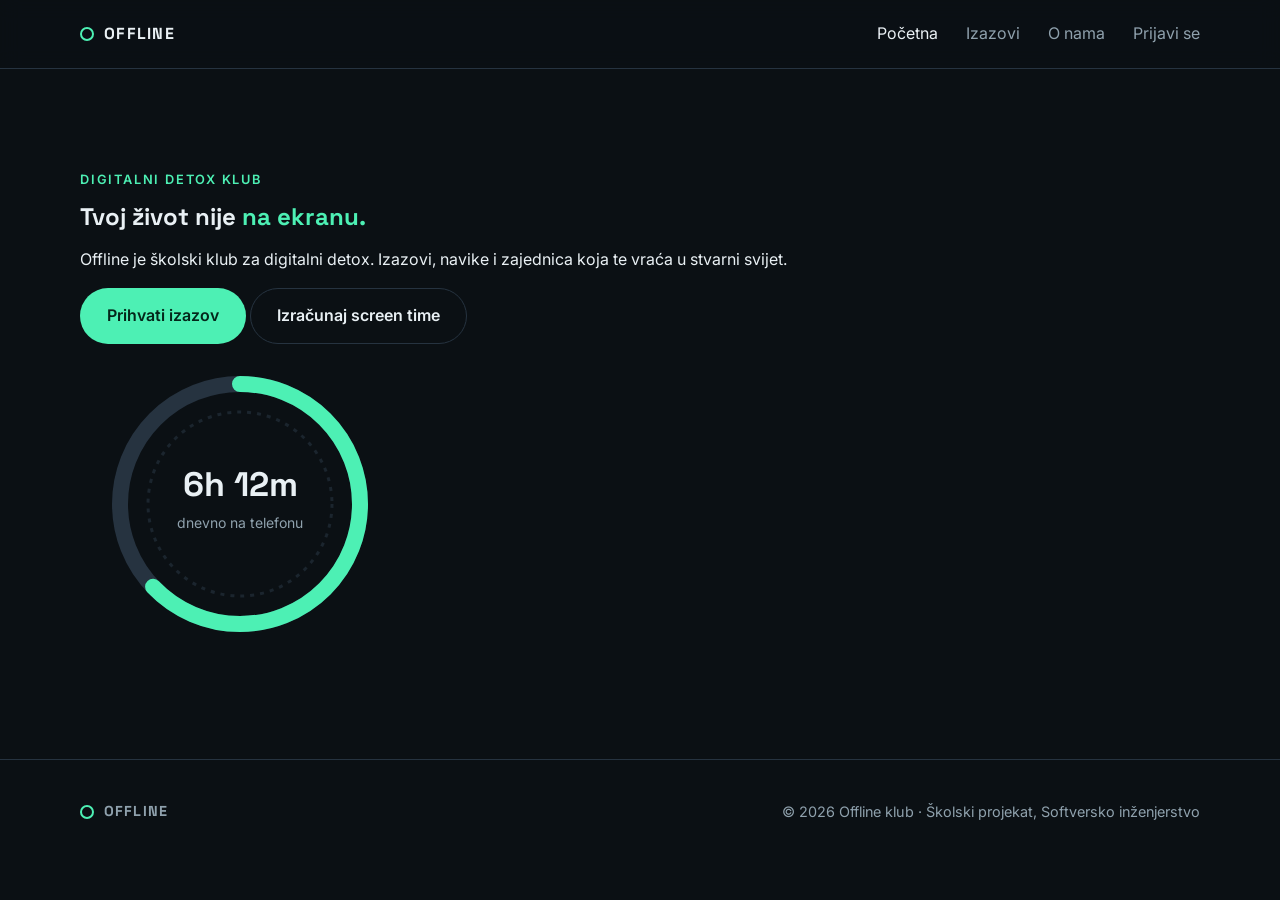
==== index.html @ 7fa526b7 "Dodao HTML strukturu početne stranice: navigacija, hero i footer" ====
<!DOCTYPE html>
<html lang="bs">
<head>
  <meta charset="UTF-8">
  <meta name="viewport" content="width=device-width, initial-scale=1">
  <title>Offline · Početna</title>
  <meta name="description" content="Offline je školski klub za digitalni detox.">
  <link rel="preconnect" href="https://fonts.googleapis.com">
  <link rel="preconnect" href="https://fonts.gstatic.com" crossorigin>
  <link href="https://fonts.googleapis.com/css2?family=Inter:wght@400;600&family=Space+Grotesk:wght@500;700&display=swap" rel="stylesheet">
  <link rel="stylesheet" href="css/base.css">
  <link rel="stylesheet" href="css/home.css">
</head>
<body>
  <header class="nav">
    <div class="container nav-inner">
      <a href="index.html" class="logo"><span class="logo-dot"></span>OFFLINE</a>
      <button class="nav-toggle" aria-label="Otvori meni" aria-expanded="false">Meni</button>
      <ul class="nav-links">
        <li><a href="index.html" class="active">Početna</a></li>
        <li><a href="izazovi.html">Izazovi</a></li>
        <li><a href="o-nama.html">O nama</a></li>
        <li><a href="kontakt.html">Prijavi se</a></li>
      </ul>
    </div>
  </header>

  <main>
    <section class="hero section">
      <div class="container hero-inner">
        <div class="hero-content">
          <p class="eyebrow">Digitalni detox klub</p>
          <h1>Tvoj život nije <span class="accent">na ekranu.</span></h1>
          <p class="hero-desc">Offline je školski klub za digitalni detox. Izazovi, navike i zajednica koja te vraća u stvarni svijet.</p>
          <div class="hero-actions">
            <a href="izazovi.html" class="btn btn-primary">Prihvati izazov</a>
            <a href="#kalkulator" class="btn btn-ghost">Izračunaj screen time</a>
          </div>
        </div>
        <div class="hero-visual">
          <svg class="hero-ring" viewBox="0 0 320 320" width="320" height="320" aria-label="Statistika: 6h 12m dnevno na telefonu" role="img">
            <circle cx="160" cy="160" r="120" fill="none" stroke="var(--line)" stroke-width="16" />
            <circle cx="160" cy="160" r="120" fill="none" stroke="var(--accent)" stroke-width="16" stroke-linecap="round" stroke-dasharray="754" stroke-dashoffset="280" transform="rotate(-90 160 160)" />
            <circle cx="160" cy="160" r="92" fill="none" stroke="var(--surface-2)" stroke-width="3" stroke-dasharray="4 6" />
            <text x="160" y="152" text-anchor="middle" fill="var(--text)" font-family="var(--font-head)" font-size="34" font-weight="700">6h 12m</text>
            <text x="160" y="184" text-anchor="middle" fill="var(--muted)" font-family="var(--font-body)" font-size="14">dnevno na telefonu</text>
          </svg>
        </div>
      </div>
    </section>
  </main>

  <footer class="footer">
    <div class="container footer-inner">
      <a href="index.html" class="logo"><span class="logo-dot"></span>OFFLINE</a>
      <p>© 2026 Offline klub · Školski projekat, Softversko inženjerstvo</p>
    </div>
  </footer>

  <script src="js/nav.js"></script>
</body>
</html>
---- css/base.css ----
:root {
  --bg: #0B1014;
  --surface: #141C23;
  --surface-2: #1B252E;
  --line: #263340;
  --text: #E9F0F4;
  --muted: #8FA1AD;
  --accent: #4DF0B4;
  --accent-ink: #04261A;
  --warm: #FFB366;
  --danger: #FF6B6B;
  --radius: 16px;
  --maxw: 1120px;
  --font-head: 'Space Grotesk', system-ui, sans-serif;
  --font-body: 'Inter', system-ui, sans-serif;
}

*, *::before, *::after { box-sizing: border-box; }
html { scroll-behavior: smooth; }
body {
  margin: 0;
  background: var(--bg);
  color: var(--text);
  font-family: var(--font-body);
  line-height: 1.6;
}
img { max-width: 100%; display: block; }
a { color: inherit; text-decoration: none; }
h1, h2, h3 { font-family: var(--font-head); line-height: 1.15; margin: 0 0 .5em; }
.container { width: min(var(--maxw), 92%); margin-inline: auto; }
.section { padding: 88px 0; }
.accent { color: var(--accent); }
.eyebrow {
  color: var(--accent);
  font-size: .8rem;
  letter-spacing: .14em;
  text-transform: uppercase;
  font-weight: 600;
}

/* dugmad */
.btn {
  display: inline-block;
  padding: 14px 26px;
  border-radius: 999px;
  font: inherit;
  font-weight: 600;
  border: 1.5px solid transparent;
  cursor: pointer;
  transition: transform .15s, background .15s, border-color .15s;
}
.btn:hover { transform: translateY(-2px); }
.btn-primary { background: var(--accent); color: var(--accent-ink); }
.btn-ghost { border-color: var(--line); color: var(--text); }
.btn-ghost:hover { border-color: var(--accent); }

/* navigacija */
.nav {
  position: sticky;
  top: 0;
  z-index: 50;
  background: rgba(11, 16, 20, .85);
  backdrop-filter: blur(10px);
  border-bottom: 1px solid var(--line);
}
.nav-inner { display: flex; align-items: center; justify-content: space-between; height: 68px; }
.logo { font-family: var(--font-head); font-weight: 700; letter-spacing: .08em; display: flex; align-items: center; gap: 10px; }
.logo-dot { width: 14px; height: 14px; border-radius: 50%; border: 2.5px solid var(--accent); }
.nav-links { display: flex; gap: 28px; list-style: none; margin: 0; padding: 0; }
.nav-links a { color: var(--muted); transition: color .15s; }
.nav-links a:hover, .nav-links a.active { color: var(--text); }
.nav-toggle {
  display: none;
  background: none;
  border: 1px solid var(--line);
  color: var(--text);
  border-radius: 10px;
  padding: 8px 14px;
  font: inherit;
  cursor: pointer;
}

/* footer */
.footer { border-top: 1px solid var(--line); padding: 40px 0; color: var(--muted); font-size: .9rem; }
.footer-inner { display: flex; justify-content: space-between; align-items: center; gap: 20px; flex-wrap: wrap; }
.footer-inner p { margin: 0; }

@media (max-width: 760px) {
  .section { padding: 60px 0; }
  .nav-toggle { display: block; }
  .nav-links {
    position: absolute;
    top: 68px;
    left: 0;
    right: 0;
    flex-direction: column;
    gap: 0;
    background: var(--surface);
    border-bottom: 1px solid var(--line);
    display: none;
  }
  .nav-links.open { display: flex; }
  .nav-links a { display: block; padding: 16px 4%; }
}
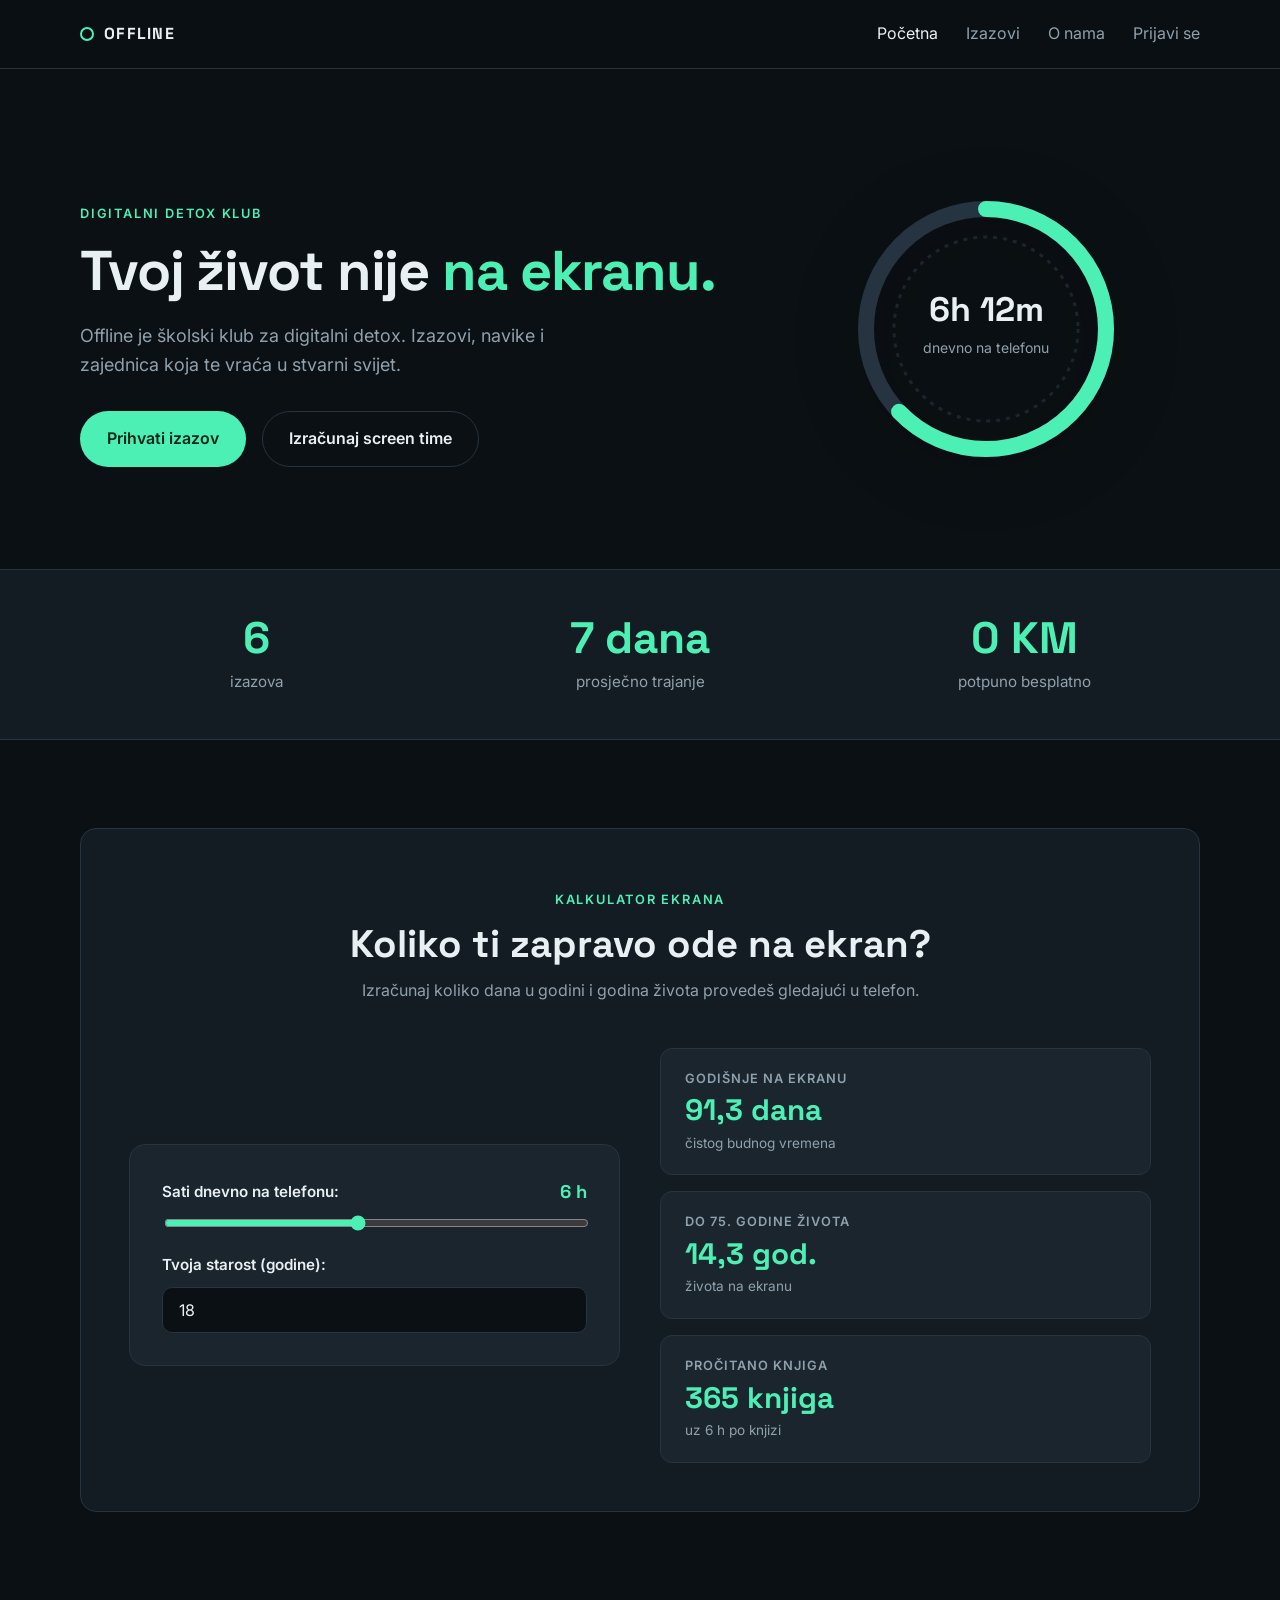
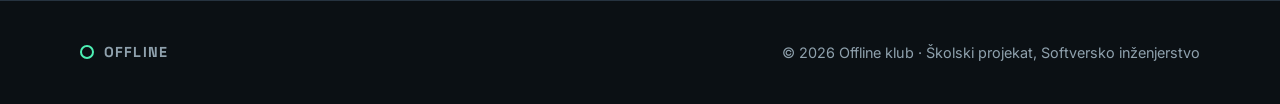
==== commit bc4ce1d4: "Dodao sekciju kalkulatora i traku statistika" ====
--- a/index.html
+++ b/index.html
@@ -48,6 +48,67 @@
         </div>
       </div>
     </section>
+
+    <section class="stats">
+      <div class="container stats-inner">
+        <div class="stat-item">
+          <span class="stat-number">6</span>
+          <span class="stat-label">izazova</span>
+        </div>
+        <div class="stat-item">
+          <span class="stat-number">7 dana</span>
+          <span class="stat-label">prosječno trajanje</span>
+        </div>
+        <div class="stat-item">
+          <span class="stat-number">0 KM</span>
+          <span class="stat-label">potpuno besplatno</span>
+        </div>
+      </div>
+    </section>
+
+    <section id="kalkulator" class="section calculator-section">
+      <div class="container">
+        <div class="calc-card">
+          <div class="calc-header">
+            <p class="eyebrow">Kalkulator ekrana</p>
+            <h2>Koliko ti zapravo ode na ekran?</h2>
+            <p class="calc-desc">Izračunaj koliko dana u godini i godina života provedeš gledajući u telefon.</p>
+          </div>
+          <div class="calc-grid">
+            <div class="calc-inputs">
+              <div class="form-group">
+                <div class="label-row">
+                  <label for="sati">Sati dnevno na telefonu:</label>
+                  <output id="sati-vrijednost" for="sati">6 h</output>
+                </div>
+                <input type="range" id="sati" min="1" max="12" step="0.5" value="6">
+              </div>
+              <div class="form-group">
+                <label for="godine">Tvoja starost (godine):</label>
+                <input type="number" id="godine" min="10" max="70" value="18">
+              </div>
+            </div>
+            <div class="calc-results">
+              <div class="result-tile">
+                <span class="result-label">Godišnje na ekranu</span>
+                <strong id="rez-dani">91,3 dana</strong>
+                <span class="result-sub">čistog budnog vremena</span>
+              </div>
+              <div class="result-tile">
+                <span class="result-label">Do 75. godine života</span>
+                <strong id="rez-godine">14,3 god.</strong>
+                <span class="result-sub">života na ekranu</span>
+              </div>
+              <div class="result-tile">
+                <span class="result-label">Pročitano knjiga</span>
+                <strong id="rez-knjige">365 knjiga</strong>
+                <span class="result-sub">uz 6 h po knjizi</span>
+              </div>
+            </div>
+          </div>
+        </div>
+      </div>
+    </section>
   </main>
 
   <footer class="footer">
--- a/css/home.css
+++ b/css/home.css
@@ -0,0 +1,273 @@
+/* Hero sekcija */
+.hero {
+  position: relative;
+  padding: 100px 0 80px;
+}
+
+.hero-inner {
+  display: grid;
+  grid-template-columns: 1.2fr 0.8fr;
+  align-items: center;
+  gap: 48px;
+}
+
+.hero-content {
+  display: flex;
+  flex-direction: column;
+  align-items: flex-start;
+}
+
+.hero-content .eyebrow {
+  margin-bottom: 16px;
+}
+
+.hero-content h1 {
+  font-size: clamp(2.2rem, 5vw, 3.5rem);
+  font-weight: 700;
+  letter-spacing: -0.02em;
+  margin: 0 0 20px;
+  line-height: 1.1;
+}
+
+.hero-desc {
+  color: var(--muted);
+  font-size: 1.125rem;
+  line-height: 1.6;
+  margin: 0 0 32px;
+  max-width: 520px;
+}
+
+.hero-actions {
+  display: flex;
+  gap: 16px;
+  flex-wrap: wrap;
+}
+
+.hero-visual {
+  display: flex;
+  justify-content: center;
+  align-items: center;
+}
+
+.hero-ring {
+  max-width: 100%;
+  height: auto;
+  filter: drop-shadow(0 10px 30px rgba(0, 0, 0, 0.3));
+}
+
+/* Statistike */
+.stats {
+  background: var(--surface);
+  border-top: 1px solid var(--line);
+  border-bottom: 1px solid var(--line);
+  padding: 44px 0;
+}
+
+.stats-inner {
+  display: grid;
+  grid-template-columns: repeat(3, 1fr);
+  gap: 32px;
+  text-align: center;
+}
+
+.stat-item {
+  display: flex;
+  flex-direction: column;
+  gap: 8px;
+}
+
+.stat-number {
+  font-family: var(--font-head);
+  font-size: clamp(2rem, 3.5vw, 2.75rem);
+  font-weight: 700;
+  color: var(--accent);
+  line-height: 1.1;
+}
+
+.stat-label {
+  color: var(--muted);
+  font-size: 0.95rem;
+}
+
+/* Kalkulator sekcija */
+.calculator-section {
+  padding: 88px 0;
+}
+
+.calc-card {
+  background: var(--surface);
+  border: 1px solid var(--line);
+  border-radius: var(--radius);
+  padding: 48px;
+}
+
+.calc-header {
+  text-align: center;
+  max-width: 600px;
+  margin: 0 auto 44px;
+}
+
+.calc-header .eyebrow {
+  margin-bottom: 12px;
+}
+
+.calc-header h2 {
+  font-size: clamp(1.8rem, 3vw, 2.4rem);
+  margin-bottom: 12px;
+}
+
+.calc-desc {
+  color: var(--muted);
+  font-size: 1rem;
+  margin: 0;
+}
+
+.calc-grid {
+  display: grid;
+  grid-template-columns: 1fr 1fr;
+  gap: 40px;
+  align-items: center;
+}
+
+.calc-inputs {
+  display: flex;
+  flex-direction: column;
+  gap: 24px;
+  background: var(--surface-2);
+  border: 1px solid var(--line);
+  border-radius: var(--radius);
+  padding: 32px;
+}
+
+.form-group {
+  display: flex;
+  flex-direction: column;
+  gap: 10px;
+}
+
+.label-row {
+  display: flex;
+  justify-content: space-between;
+  align-items: center;
+}
+
+.label-row label,
+.form-group label {
+  font-weight: 600;
+  font-size: 0.95rem;
+  color: var(--text);
+}
+
+.label-row output {
+  font-family: var(--font-head);
+  font-weight: 700;
+  color: var(--accent);
+  font-size: 1.15rem;
+}
+
+input[type="range"] {
+  width: 100%;
+  accent-color: var(--accent);
+  cursor: pointer;
+  height: 8px;
+  background: var(--line);
+  border-radius: 999px;
+  outline: none;
+}
+
+input[type="number"] {
+  width: 100%;
+  background: var(--bg);
+  border: 1.5px solid var(--line);
+  border-radius: 10px;
+  color: var(--text);
+  font-family: var(--font-body);
+  font-size: 1rem;
+  padding: 12px 16px;
+  outline: none;
+  transition: border-color .15s;
+}
+
+input[type="number"]:focus {
+  border-color: var(--accent);
+}
+
+.calc-results {
+  display: grid;
+  grid-template-columns: 1fr;
+  gap: 16px;
+}
+
+.result-tile {
+  background: var(--surface-2);
+  border: 1px solid var(--line);
+  border-radius: 12px;
+  padding: 20px 24px;
+  display: flex;
+  flex-direction: column;
+  gap: 4px;
+}
+
+.result-label {
+  font-size: 0.8rem;
+  color: var(--muted);
+  text-transform: uppercase;
+  letter-spacing: 0.08em;
+  font-weight: 600;
+}
+
+.result-tile strong {
+  font-family: var(--font-head);
+  font-size: 1.85rem;
+  color: var(--accent);
+  line-height: 1.2;
+}
+
+.result-sub {
+  font-size: 0.85rem;
+  color: var(--muted);
+}
+
+@media (max-width: 760px) {
+  .hero {
+    padding: 60px 0 40px;
+  }
+
+  .hero-inner {
+    grid-template-columns: 1fr;
+    gap: 40px;
+    text-align: center;
+  }
+
+  .hero-content {
+    align-items: center;
+  }
+
+  .hero-actions {
+    justify-content: center;
+    width: 100%;
+  }
+
+  .hero-actions .btn {
+    width: 100%;
+    text-align: center;
+  }
+
+  .stats-inner {
+    grid-template-columns: 1fr;
+    gap: 28px;
+  }
+
+  .calc-card {
+    padding: 28px 18px;
+  }
+
+  .calc-grid {
+    grid-template-columns: 1fr;
+    gap: 28px;
+  }
+
+  .calc-inputs {
+    padding: 20px 16px;
+  }
+}
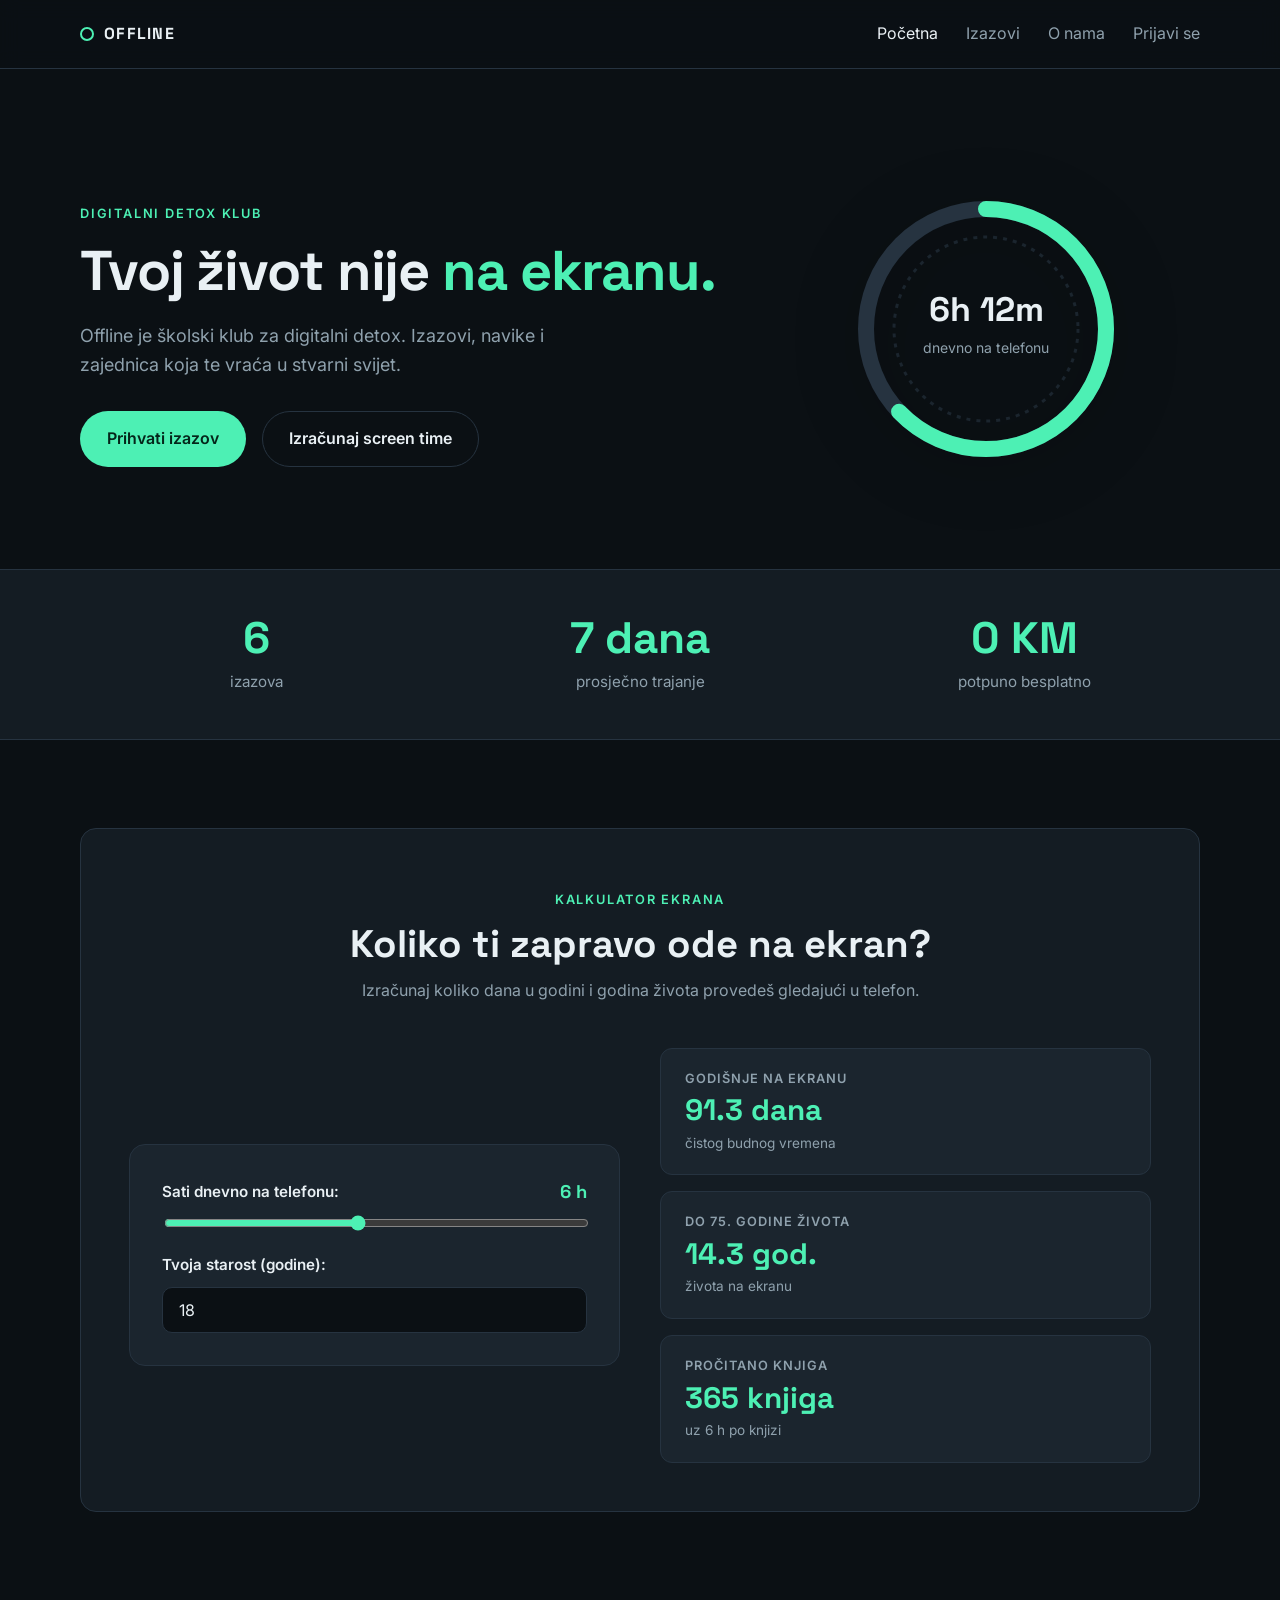
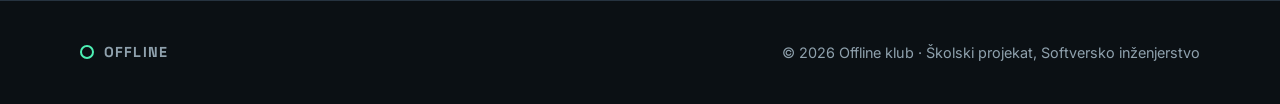
==== commit 7a7c4a85: "Implementirao logiku kalkulatora screen timea" ====
--- a/index.html
+++ b/index.html
@@ -119,5 +119,6 @@
   </footer>
 
   <script src="js/nav.js"></script>
+  <script src="js/kalkulator.js"></script>
 </body>
 </html>
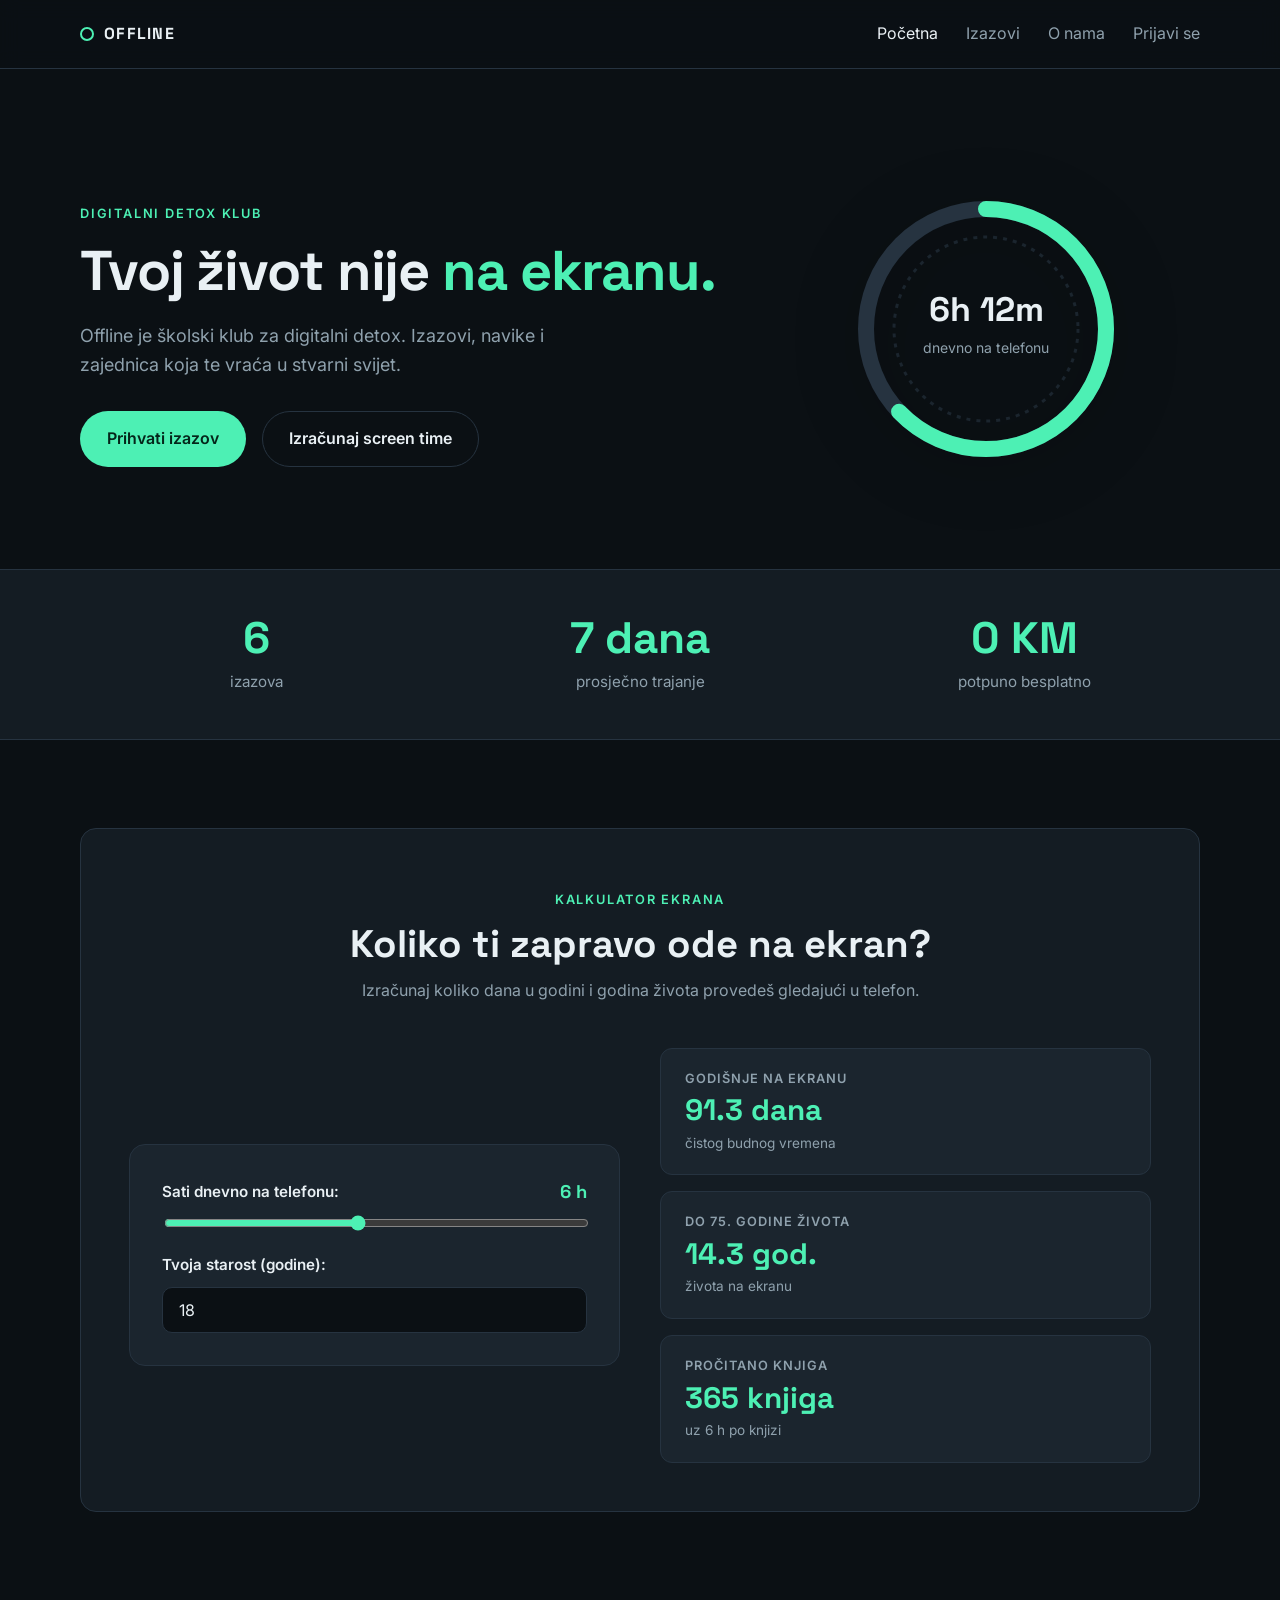
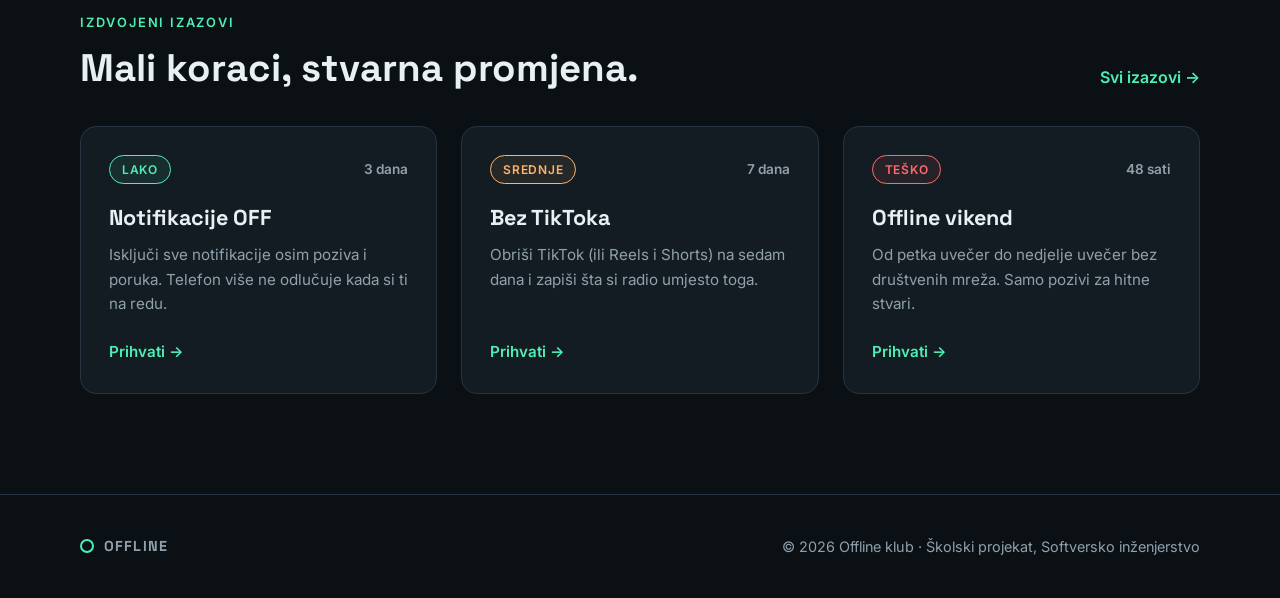
==== commit e83938fc: "Dodao teaser izazova na početnu i responzivne ispravke" ====
--- a/index.html
+++ b/index.html
@@ -109,6 +109,54 @@
         </div>
       </div>
     </section>
+
+    <section class="teaser section">
+      <div class="container">
+        <div class="teaser-header">
+          <div class="teaser-title-wrap">
+            <p class="eyebrow">Izdvojeni izazovi</p>
+            <h2>Mali koraci, stvarna promjena.</h2>
+          </div>
+          <a href="izazovi.html" class="teaser-link-desktop">Svi izazovi →</a>
+        </div>
+
+        <div class="teaser-grid">
+          <article class="card" data-tezina="lako" data-slug="notifikacije-off">
+            <div class="card-top">
+              <span class="badge badge-lako">Lako</span>
+              <span class="card-duration">3 dana</span>
+            </div>
+            <h3 class="card-title">Notifikacije OFF</h3>
+            <p class="card-desc">Isključi sve notifikacije osim poziva i poruka. Telefon više ne odlučuje kada si ti na redu.</p>
+            <a href="kontakt.html?izazov=notifikacije-off" class="card-link">Prihvati →</a>
+          </article>
+
+          <article class="card" data-tezina="srednje" data-slug="bez-tiktoka">
+            <div class="card-top">
+              <span class="badge badge-srednje">Srednje</span>
+              <span class="card-duration">7 dana</span>
+            </div>
+            <h3 class="card-title">Bez TikToka</h3>
+            <p class="card-desc">Obriši TikTok (ili Reels i Shorts) na sedam dana i zapiši šta si radio umjesto toga.</p>
+            <a href="kontakt.html?izazov=bez-tiktoka" class="card-link">Prihvati →</a>
+          </article>
+
+          <article class="card" data-tezina="tesko" data-slug="offline-vikend">
+            <div class="card-top">
+              <span class="badge badge-tesko">Teško</span>
+              <span class="card-duration">48 sati</span>
+            </div>
+            <h3 class="card-title">Offline vikend</h3>
+            <p class="card-desc">Od petka uvečer do nedjelje uvečer bez društvenih mreža. Samo pozivi za hitne stvari.</p>
+            <a href="kontakt.html?izazov=offline-vikend" class="card-link">Prihvati →</a>
+          </article>
+        </div>
+
+        <div class="teaser-link-mobile">
+          <a href="izazovi.html" class="btn btn-ghost">Svi izazovi →</a>
+        </div>
+      </div>
+    </section>
   </main>
 
   <footer class="footer">
--- a/css/home.css
+++ b/css/home.css
@@ -27,6 +27,7 @@
   letter-spacing: -0.02em;
   margin: 0 0 20px;
   line-height: 1.1;
+  word-break: break-word;
 }
 
 .hero-desc {
@@ -47,6 +48,7 @@
   display: flex;
   justify-content: center;
   align-items: center;
+  width: 100%;
 }
 
 .hero-ring {
@@ -114,6 +116,7 @@
 .calc-header h2 {
   font-size: clamp(1.8rem, 3vw, 2.4rem);
   margin-bottom: 12px;
+  word-break: break-word;
 }
 
 .calc-desc {
@@ -149,6 +152,7 @@
   display: flex;
   justify-content: space-between;
   align-items: center;
+  gap: 12px;
 }
 
 .label-row label,
@@ -163,6 +167,7 @@
   font-weight: 700;
   color: var(--accent);
   font-size: 1.15rem;
+  flex-shrink: 0;
 }
 
 input[type="range"] {
@@ -228,6 +233,142 @@
   color: var(--muted);
 }
 
+/* Teaser sekcija izazova */
+.teaser {
+  padding: 0 0 100px;
+}
+
+.teaser-header {
+  display: flex;
+  justify-content: space-between;
+  align-items: flex-end;
+  margin-bottom: 36px;
+  gap: 20px;
+}
+
+.teaser-title-wrap h2 {
+  font-size: clamp(1.8rem, 3vw, 2.4rem);
+  margin: 10px 0 0;
+  word-break: break-word;
+}
+
+.teaser-link-desktop {
+  color: var(--accent);
+  font-weight: 600;
+  font-size: 1rem;
+  display: inline-flex;
+  align-items: center;
+  gap: 6px;
+  transition: gap .15s ease;
+  white-space: nowrap;
+}
+
+.teaser-link-desktop:hover {
+  gap: 10px;
+}
+
+.teaser-grid {
+  display: grid;
+  grid-template-columns: repeat(3, 1fr);
+  gap: 24px;
+}
+
+.teaser-link-mobile {
+  display: none;
+  margin-top: 32px;
+}
+
+/* Kartice (zajednički stil) */
+.card {
+  background: var(--surface);
+  border: 1px solid var(--line);
+  border-radius: var(--radius);
+  padding: 28px;
+  display: flex;
+  flex-direction: column;
+  transition: transform .2s ease, border-color .2s ease, box-shadow .2s ease;
+}
+
+.card:hover {
+  transform: translateY(-4px);
+  border-color: rgba(77, 240, 180, 0.4);
+  box-shadow: 0 12px 30px rgba(0, 0, 0, 0.4);
+}
+
+.card-top {
+  display: flex;
+  justify-content: space-between;
+  align-items: center;
+  margin-bottom: 20px;
+}
+
+.badge {
+  display: inline-block;
+  padding: 4px 12px;
+  border-radius: 999px;
+  font-size: 0.75rem;
+  font-weight: 600;
+  text-transform: uppercase;
+  letter-spacing: 0.06em;
+  border: 1.5px solid currentColor;
+}
+
+.badge-lako {
+  color: var(--accent);
+  background: rgba(77, 240, 180, 0.08);
+}
+
+.badge-srednje {
+  color: var(--warm);
+  background: rgba(255, 179, 102, 0.08);
+}
+
+.badge-tesko {
+  color: var(--danger);
+  background: rgba(255, 107, 107, 0.08);
+}
+
+.card-duration {
+  color: var(--muted);
+  font-size: 0.85rem;
+  font-weight: 600;
+}
+
+.card-title {
+  font-size: 1.35rem;
+  margin: 0 0 12px;
+  color: var(--text);
+  line-height: 1.25;
+}
+
+.card-desc {
+  color: var(--muted);
+  font-size: 0.95rem;
+  line-height: 1.6;
+  margin: 0 0 24px;
+  flex-grow: 1;
+}
+
+.card-link {
+  color: var(--accent);
+  font-weight: 600;
+  font-size: 0.95rem;
+  display: inline-flex;
+  align-items: center;
+  gap: 6px;
+  transition: gap .15s ease;
+}
+
+.card-link:hover {
+  gap: 10px;
+}
+
+@media (max-width: 960px) {
+  .teaser-grid {
+    grid-template-columns: repeat(2, 1fr);
+  }
+}
+
 @media (max-width: 760px) {
   .hero {
     padding: 60px 0 40px;
@@ -259,7 +400,7 @@
   }
 
   .calc-card {
-    padding: 28px 18px;
+    padding: 24px 16px;
   }
 
   .calc-grid {
@@ -270,4 +411,31 @@
   .calc-inputs {
     padding: 20px 16px;
   }
-}
+
+  .teaser {
+    padding: 0 0 60px;
+  }
+
+  .teaser-link-desktop {
+    display: none;
+  }
+
+  .teaser-link-mobile {
+    display: block;
+    width: 100%;
+  }
+
+  .teaser-link-mobile .btn {
+    width: 100%;
+    text-align: center;
+  }
+
+  .teaser-grid {
+    grid-template-columns: 1fr;
+    gap: 20px;
+  }
+
+  .card {
+    padding: 22px;
+  }
+}
